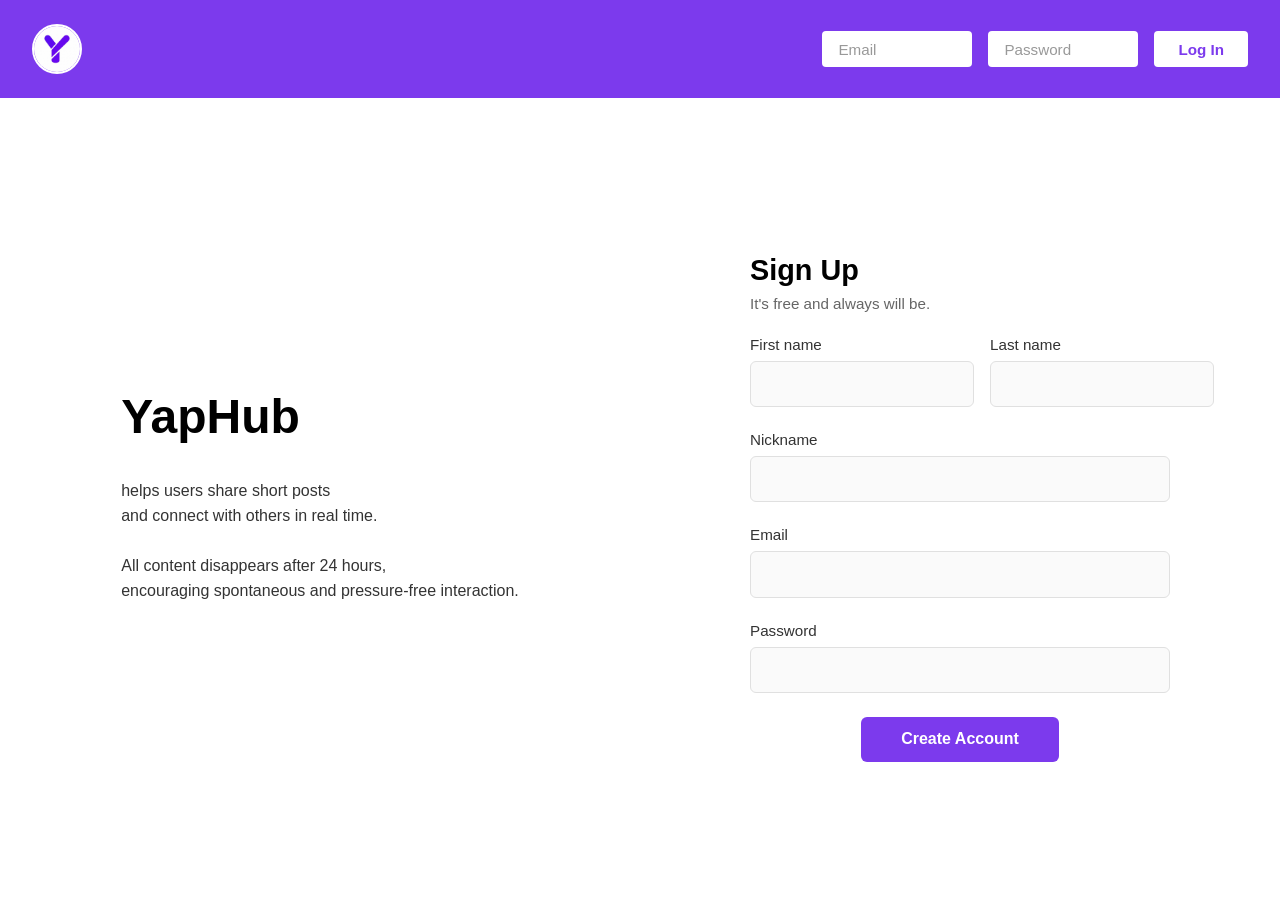
==== code/index.html @ efc7063e "Sprint 1: Build login & signup screen" ====
<!DOCTYPE html>
<html lang="en">
<head>
    <meta charset="UTF-8">
    <meta name="viewport" content="width=device-width, initial-scale=1.0">
    <title>YapHub - Login & Signup</title>
    <link rel="stylesheet" href="css/style.css">
</head>
<body>
    <!-- Header Navigation -->
    <header>
        <nav>
            <img src="../images/logo.png" alt="YapHub Logo" class="logo">
            <div class="nav-login">
                <input type="email" placeholder="Email">
                <input type="password" placeholder="Password">
                <button>Log In</button>
            </div>
        </nav>
    </header>

    <!-- Main Container -->
    <div class="container">
        <!-- Left Section -->
        <div class="left-section">
            <div class="description">
                <h1>YapHub</h1>
                <p>helps users share short posts<br>and connect with others in real time.</p>
                <p>All content disappears after 24 hours,<br>encouraging spontaneous and pressure-free interaction.</p>
            </div>
        </div>

        <!-- Right Section -->
        <div class="right-section">
            <form class="signup-form">
                <h2>Sign Up</h2>
                <p class="subtitle">It's free and always will be.</p>

                <div class="form-row">
                    <div class="form-group">
                        <label for="firstname">First name</label>
                        <input type="text" id="firstname" placeholder="" required>
                    </div>
                    <div class="form-group">
                        <label for="lastname">Last name</label>
                        <input type="text" id="lastname" placeholder="" required>
                    </div>
                </div>

                <div class="form-group">
                    <label for="nickname">Nickname</label>
                    <input type="text" id="nickname" placeholder="" required>
                </div>

                <div class="form-group">
                    <label for="email">Email</label>
                    <input type="email" id="email" placeholder="" required>
                </div>

                <div class="form-group">
                    <label for="password">Password</label>
                    <input type="password" id="password" placeholder="" required>
                </div>

                <button type="submit" class="submit-btn">Create Account</button>
            </form>
        </div>
    </div>
</body>
</html>
---- code/css/style.css ----
* {
    margin: 0;
    padding: 0;
    box-sizing: border-box;
}

body {
    font-family: -apple-system, BlinkMacSystemFont, 'Segoe UI', 'Roboto', 'Oxygen',
        'Ubuntu', 'Cantarell', 'Fira Sans', 'Droid Sans', 'Helvetica Neue',
        sans-serif;
    background-color: #FFFFFF;
    color: #333;
}

/* Header Navigation */
header {
    background-color: #7C3AED;
    padding: 1.5rem 2rem;
    box-shadow: 0 2px 8px rgba(0, 0, 0, 0.1);
}

nav {
    display: flex;
    justify-content: space-between;
    align-items: center;
    max-width: 1400px;
    margin: 0 auto;
}

.logo {
    height: 50px;
    width: 50px;
    border-radius: 50%;
    object-fit: cover;
    border: 2px solid white;
}

.nav-login {
    display: flex;
    gap: 1rem;
    align-items: center;
}

.nav-login input {
    padding: 0.6rem 1rem;
    border: none;
    border-radius: 4px;
    font-size: 0.95rem;
    width: 150px;
}

.nav-login input::placeholder {
    color: #999;
}

.nav-login button {
    padding: 0.6rem 1.5rem;
    background-color: white;
    color: #7C3AED;
    border: none;
    border-radius: 4px;
    font-weight: 600;
    cursor: pointer;
    font-size: 0.95rem;
    transition: all 0.3s ease;
}

.nav-login button:hover {
    background-color: #f0e5ff;
    transform: translateY(-1px);
}

/* Main Container */
.container {
    display: flex;
    height: calc(100vh - 80px);
    max-width: 1400px;
    margin: 0 auto;
}

/* Left Column */
.left-section {
    flex: 1;
    display: flex;
    align-items: center;
    justify-content: center;
    padding: 3rem 2rem;
    background-color: #FFFFFF;
}

.description {
    max-width: 500px;
}

.description h1 {
    font-size: 3rem;
    margin-bottom: 2rem;
    color: #000000;
    line-height: 1.2;
    font-weight: 700;
}

.description p {
    font-size: 1rem;
    line-height: 1.6;
    color: #333;
    margin-bottom: 1.5rem;
}


/* Right Column */
.right-section {
    flex: 1;
    display: flex;
    align-items: center;
    justify-content: center;
    padding: 3rem 2rem;
    background-color: white;
}

.signup-form {
    width: 100%;
    max-width: 420px;
}

.signup-form h2 {
    font-size: 1.8rem;
    margin-bottom: 0.5rem;
    color: #000000;
    font-weight: 700;
}

.signup-form p {
    color: #666;
    margin-bottom: 1.5rem;
    font-size: 0.95rem;
}

.signup-form .subtitle {
    margin-bottom: 1.5rem;
}

.form-row {
    display: flex;
    gap: 1rem;
    margin-bottom: 1.5rem;
}

.form-row .form-group {
    flex: 1;
    margin-bottom: 0;
}

.form-group {
    display: flex;
    flex-direction: column;
    margin-bottom: 1.5rem;
}

.form-group label {
    font-size: 0.95rem;
    font-weight: 500;
    margin-bottom: 0.5rem;
    color: #333;
}

.form-group input {
    padding: 0.85rem 1rem;
    border: 1px solid #e0e0e0;
    border-radius: 6px;
    font-size: 0.95rem;
    transition: all 0.3s ease;
    background-color: #fafafa;
}

.form-group input:focus {
    outline: none;
    border-color: #7C3AED;
    background-color: white;
    box-shadow: 0 0 0 3px rgba(124, 58, 237, 0.1);
}

.form-group input::placeholder {
    color: #999;
}

.submit-btn {
    width: auto;
    padding: 0.85rem 2.5rem;
    margin-top: 1rem;
    background-color: #7C3AED;
    color: white;
    border: none;
    border-radius: 6px;
    font-size: 1rem;
    font-weight: 600;
    cursor: pointer;
    transition: all 0.3s ease;
    display: block;
    margin-left: auto;
    margin-right: auto;
}

.submit-btn:hover {
    background-color: #6d28d9;
    transform: translateY(-2px);
    box-shadow: 0 4px 12px rgba(124, 58, 237, 0.3);
}

.submit-btn:active {
    transform: translateY(0);
}

/* Responsive Design */
@media (max-width: 768px) {
    .container {
        flex-direction: column;
        height: auto;
    }

    .left-section {
        padding: 2rem;
        min-height: auto;
    }

    .right-section {
        padding: 2rem;
        min-height: auto;
    }

    .description h1 {
        font-size: 2rem;
    }

    .signup-form h2 {
        font-size: 1.5rem;
    }

    nav {
        flex-direction: column;
        gap: 1rem;
    }

    .nav-login {
        width: 100%;
        flex-direction: column;
    }

    .nav-login input,
    .nav-login button {
        width: 100%;
    }

    .form-row {
        flex-direction: column;
    }

    .form-row .form-group {
        flex: 1;
    }
}
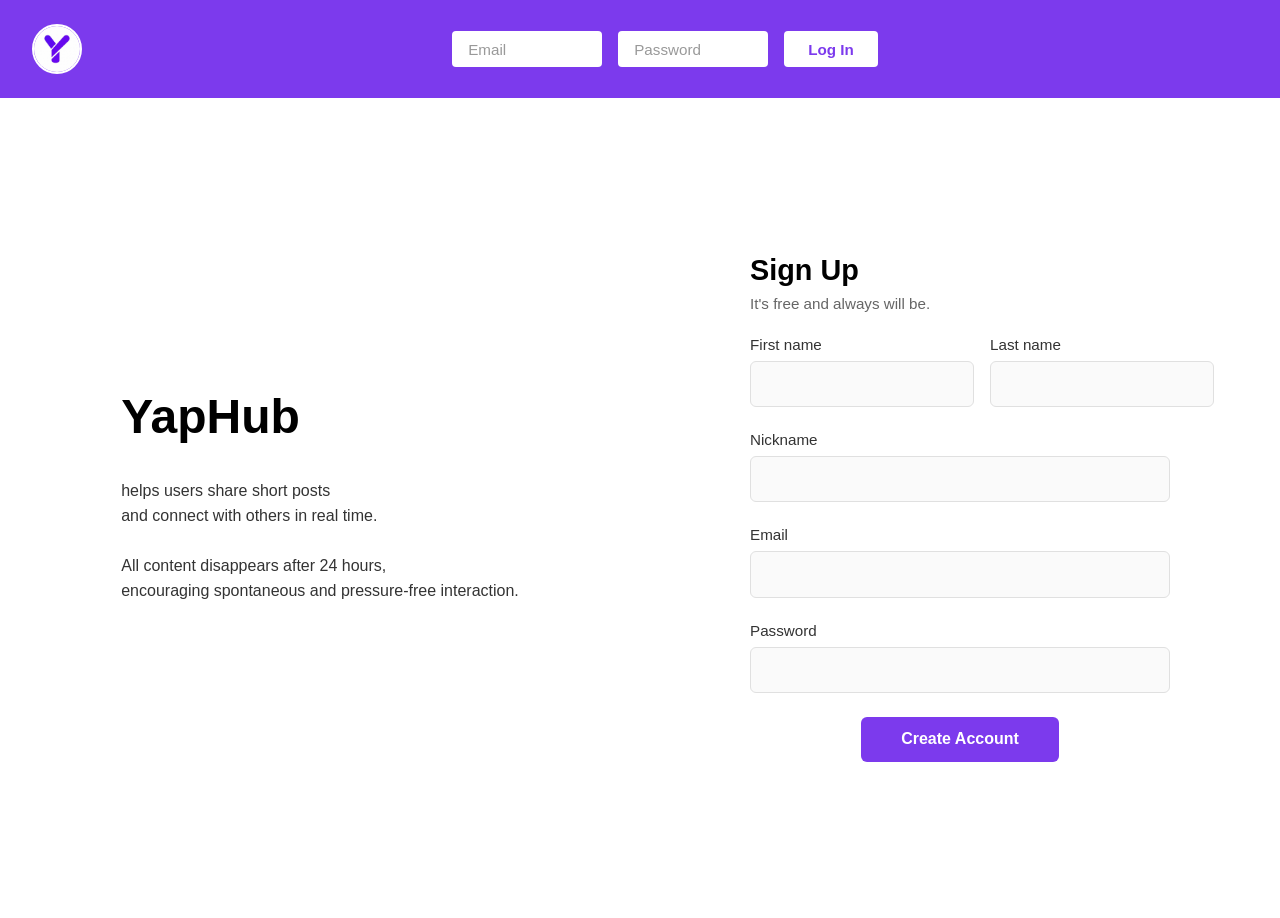
==== commit 1dfbf835: "Added user creation and login feature" ====
--- a/code/index.html
+++ b/code/index.html
@@ -11,11 +11,14 @@
     <header>
         <nav>
             <img src="../images/logo.png" alt="YapHub Logo" class="logo">
+            <form id="loginForm" action="/login">
             <div class="nav-login">
-                <input type="email" placeholder="Email">
-                <input type="password" placeholder="Password">
+                <input type="email" name="email" placeholder="Email">
+                <input type="password" name="password" placeholder="Password">
                 <button>Log In</button>
             </div>
+        </form>
+        <p id="loginResult"></p>
         </nav>
     </header>
 
@@ -32,39 +35,87 @@
 
         <!-- Right Section -->
         <div class="right-section">
-            <form class="signup-form">
+            <form id="newUserForm" class="signup-form" action="/create-user">
                 <h2>Sign Up</h2>
                 <p class="subtitle">It's free and always will be.</p>
 
                 <div class="form-row">
                     <div class="form-group">
                         <label for="firstname">First name</label>
-                        <input type="text" id="firstname" placeholder="" required>
+                        <input type="text" name="first_name" placeholder="" required>
                     </div>
                     <div class="form-group">
                         <label for="lastname">Last name</label>
-                        <input type="text" id="lastname" placeholder="" required>
+                        <input type="text" name="last_name" placeholder="" required>
                     </div>
                 </div>
 
                 <div class="form-group">
                     <label for="nickname">Nickname</label>
-                    <input type="text" id="nickname" placeholder="" required>
+                    <input type="text" name="nickname" placeholder="" required>
                 </div>
 
                 <div class="form-group">
                     <label for="email">Email</label>
-                    <input type="email" id="email" placeholder="" required>
+                    <input type="email" name="email" placeholder="" required>
                 </div>
 
                 <div class="form-group">
                     <label for="password">Password</label>
-                    <input type="password" id="password" placeholder="" required>
+                    <input type="password" name="password" placeholder="" required>
                 </div>
 
                 <button type="submit" class="submit-btn">Create Account</button>
             </form>
         </div>
     </div>
+    <p id="newUserResult"></p>
 </body>
+
+<script>
+    //getting userForm and userResult from HTML
+    const newUserForm = document.getElementById('newUserForm');
+    const newUserResult = document.getElementById('newUserResult');
+    //form submission
+    newUserForm.addEventListener('submit', async (e) => {
+      e.preventDefault();
+    try {
+    //send POST request to /create-user route from user input
+    const formData = new FormData(newUserForm);
+    const res = await fetch('/create-user', {
+      method: 'POST',
+      body: new URLSearchParams(formData)
+        })
+    //if response is successful then redirects user to home html
+    //else shows alert saying invalid user creation  
+     if (res.ok) {
+        window.location.href = '/home.html'; } 
+    else { alert('User creation failed'); }
+     } catch (err) {
+    newUserResult.textContent = 'Error contacting server';
+        } } ); 
+
+    //getting loginForm and loginResult from HTML
+    const loginForm = document.getElementById('loginForm');
+    const loginResult = document.getElementById('loginResult');
+    //form submission
+    loginForm.addEventListener('submit', async (e) => {
+      e.preventDefault();
+    try {
+    //send POST request to /login route from user input
+    const formData = new FormData(loginForm);
+    const res = await fetch('/login', {
+      method: 'POST',
+      body: new URLSearchParams(formData)
+    });
+    //if login is successful, redirect user to home html
+    //else show alert saying invalid email and pw
+    const data = await res.json();
+    if (data.success) {
+        window.location.href = '/home.html'; } 
+    else { alert('Invalid email or password'); } }
+    catch(err) {
+        newUserResult.textContent = 'Error contacting server';
+    } }); 
+</script>
 </html>
--- a/code/css/style.css
+++ b/code/css/style.css
@@ -259,3 +259,199 @@
         flex: 1;
     }
 }
+
+/* Feed Page Styles */
+.feed-page {
+    background-color: #FFFFFF;
+}
+
+.feed-header {
+    background-color: #7C3AED;
+    padding: 1rem 2rem;
+    box-shadow: 0 2px 8px rgba(0, 0, 0, 0.1);
+}
+
+.header-content {
+    display: flex;
+    justify-content: space-between;
+    align-items: center;
+    max-width: 1600px;
+    margin: 0 auto;
+}
+
+.header-left {
+    flex: 0 0 auto;
+}
+
+.header-center {
+    flex: 1;
+    display: flex;
+    justify-content: center;
+}
+
+.header-right {
+    flex: 0 0 auto;
+}
+
+.header-logo {
+    height: 50px;
+    width: 50px;
+    border-radius: 50%;
+    object-fit: cover;
+    border: 2px solid white;
+}
+
+.header-title {
+    font-size: 1.8rem;
+    color: white;
+    font-weight: 700;
+    margin: 0;
+}
+
+.user-placeholder {
+    display: flex;
+    align-items: center;
+    gap: 0.75rem;
+}
+
+.user-avatar {
+    width: 40px;
+    height: 40px;
+    background-color: rgba(255, 255, 255, 0.3);
+    border-radius: 50%;
+    border: 2px solid white;
+}
+
+.user-nickname {
+    color: white;
+    font-size: 0.95rem;
+    font-weight: 500;
+}
+
+/* Feed Layout - Three Column */
+.feed-layout {
+    display: flex;
+    max-width: 1600px;
+    margin: 0 auto;
+    min-height: calc(100vh - 100px);
+}
+
+/* Left Sidebar - 20% width */
+.feed-sidebar-left {
+    flex: 0 0 20%;
+    padding: 2rem 1.5rem;
+    border-right: 1px solid #e0e0e0;
+    background-color: #FFFFFF;
+    display: flex;
+    flex-direction: column;
+    justify-content: flex-start;
+    height: calc(100vh - 100px);
+}
+
+.nav-links {
+    display: flex;
+    flex-direction: column;
+    gap: 8px;
+}
+
+.nav-link {
+    color: #333;
+    text-decoration: none;
+    font-size: 0.95rem;
+    font-weight: 500;
+    transition: color 0.3s ease;
+    padding: 0.5rem 0;
+    margin: 0;
+}
+
+.nav-link:hover {
+    color: #7C3AED;
+}
+
+.post-btn {
+    width: 100%;
+    padding: 0.75rem 1rem;
+    background-color: #7C3AED;
+    color: white;
+    border: none;
+    border-radius: 6px;
+    font-size: 0.95rem;
+    font-weight: 600;
+    cursor: pointer;
+    transition: all 0.3s ease;
+    margin-top: auto;
+}
+
+.post-btn:hover {
+    background-color: #6d28d9;
+    transform: translateY(-2px);
+}
+
+/* Main Content - 60% width */
+.feed-main {
+    flex: 0 0 60%;
+    padding: 2rem;
+}
+
+.search-container {
+    margin-bottom: 2rem;
+}
+
+.search-input {
+    width: 100%;
+    padding: 0.75rem 1rem;
+    border: 1px solid #e0e0e0;
+    border-radius: 6px;
+    font-size: 0.95rem;
+    transition: all 0.3s ease;
+}
+
+.search-input:focus {
+    outline: none;
+    border-color: #7C3AED;
+    box-shadow: 0 0 0 3px rgba(124, 58, 237, 0.1);
+}
+
+.feed-content {
+    background-color: #f5f5f5;
+    border: 1px solid #e0e0e0;
+    border-radius: 8px;
+    padding: 3rem;
+    text-align: center;
+    min-height: 400px;
+    display: flex;
+    align-items: center;
+    justify-content: center;
+}
+
+.content-placeholder {
+    color: #999;
+    font-size: 1rem;
+    margin: 0;
+}
+
+/* Right Sidebar - 20% width */
+.feed-sidebar-right {
+    flex: 0 0 20%;
+    padding: 2rem 1.5rem;
+    border-left: 1px solid #e0e0e0;
+    background-color: #FFFFFF;
+}
+
+.right-sidebar-placeholder {
+    background-color: #f5f5f5;
+    border: 1px solid #e0e0e0;
+    border-radius: 8px;
+    padding: 2rem;
+    text-align: center;
+    color: #999;
+    font-size: 0.95rem;
+    min-height: 200px;
+    display: flex;
+    align-items: center;
+    justify-content: center;
+}
+
+.right-sidebar-placeholder p {
+    margin: 0;
+}
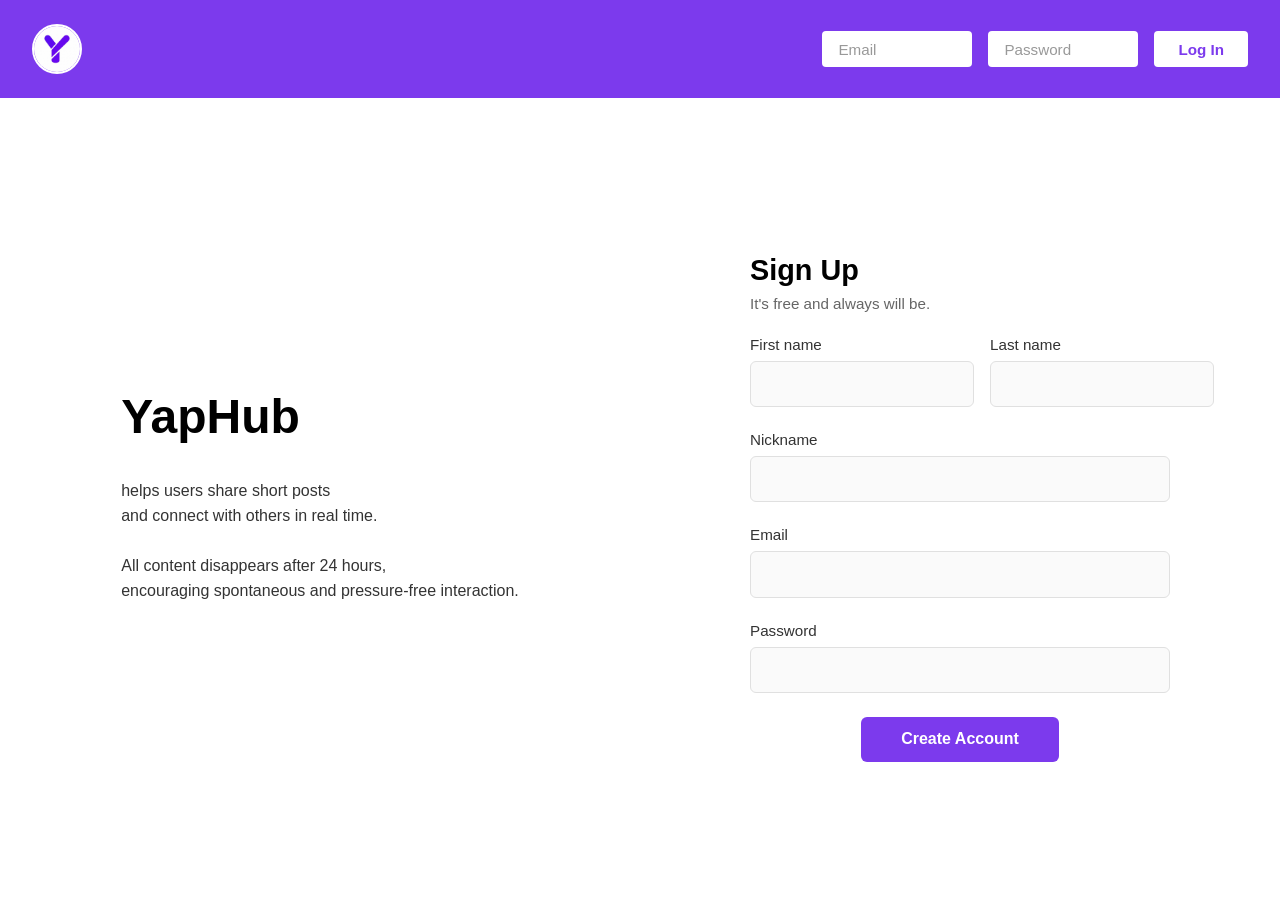
==== commit 92b3a4d2: "Sprint 2" ====
--- a/code/index.html
+++ b/code/index.html
@@ -11,14 +11,11 @@
     <header>
         <nav>
             <img src="../images/logo.png" alt="YapHub Logo" class="logo">
-            <form id="loginForm" action="/login">
             <div class="nav-login">
-                <input type="email" name="email" placeholder="Email">
-                <input type="password" name="password" placeholder="Password">
-                <button>Log In</button>
+                <input type="email" placeholder="Email">
+                <input type="password" placeholder="Password">
+                <button id="loginBtn">Log In</button>
             </div>
-        </form>
-        <p id="loginResult"></p>
         </nav>
     </header>
 
@@ -35,87 +32,41 @@
 
         <!-- Right Section -->
         <div class="right-section">
-            <form id="newUserForm" class="signup-form" action="/create-user">
+            <form id="signupForm" class="signup-form">
                 <h2>Sign Up</h2>
                 <p class="subtitle">It's free and always will be.</p>
 
                 <div class="form-row">
                     <div class="form-group">
                         <label for="firstname">First name</label>
-                        <input type="text" name="first_name" placeholder="" required>
+                        <input type="text" id="firstname" placeholder="" required>
                     </div>
                     <div class="form-group">
                         <label for="lastname">Last name</label>
-                        <input type="text" name="last_name" placeholder="" required>
+                        <input type="text" id="lastname" placeholder="" required>
                     </div>
                 </div>
 
                 <div class="form-group">
                     <label for="nickname">Nickname</label>
-                    <input type="text" name="nickname" placeholder="" required>
+                    <input type="text" id="nickname" placeholder="" required>
                 </div>
 
                 <div class="form-group">
                     <label for="email">Email</label>
-                    <input type="email" name="email" placeholder="" required>
+                    <input type="email" id="email" placeholder="" required>
                 </div>
 
                 <div class="form-group">
                     <label for="password">Password</label>
-                    <input type="password" name="password" placeholder="" required>
+                    <input type="password" id="password" placeholder="" required>
                 </div>
 
                 <button type="submit" class="submit-btn">Create Account</button>
             </form>
         </div>
     </div>
-    <p id="newUserResult"></p>
+    <script src="js/script.js"></script>
 </body>
-
-<script>
-    //getting userForm and userResult from HTML
-    const newUserForm = document.getElementById('newUserForm');
-    const newUserResult = document.getElementById('newUserResult');
-    //form submission
-    newUserForm.addEventListener('submit', async (e) => {
-      e.preventDefault();
-    try {
-    //send POST request to /create-user route from user input
-    const formData = new FormData(newUserForm);
-    const res = await fetch('/create-user', {
-      method: 'POST',
-      body: new URLSearchParams(formData)
-        })
-    //if response is successful then redirects user to home html
-    //else shows alert saying invalid user creation  
-     if (res.ok) {
-        window.location.href = '/home.html'; } 
-    else { alert('User creation failed'); }
-     } catch (err) {
-    newUserResult.textContent = 'Error contacting server';
-        } } ); 
-
-    //getting loginForm and loginResult from HTML
-    const loginForm = document.getElementById('loginForm');
-    const loginResult = document.getElementById('loginResult');
-    //form submission
-    loginForm.addEventListener('submit', async (e) => {
-      e.preventDefault();
-    try {
-    //send POST request to /login route from user input
-    const formData = new FormData(loginForm);
-    const res = await fetch('/login', {
-      method: 'POST',
-      body: new URLSearchParams(formData)
-    });
-    //if login is successful, redirect user to home html
-    //else show alert saying invalid email and pw
-    const data = await res.json();
-    if (data.success) {
-        window.location.href = '/home.html'; } 
-    else { alert('Invalid email or password'); } }
-    catch(err) {
-        newUserResult.textContent = 'Error contacting server';
-    } }); 
-</script>
+<!-- poop -->
 </html>
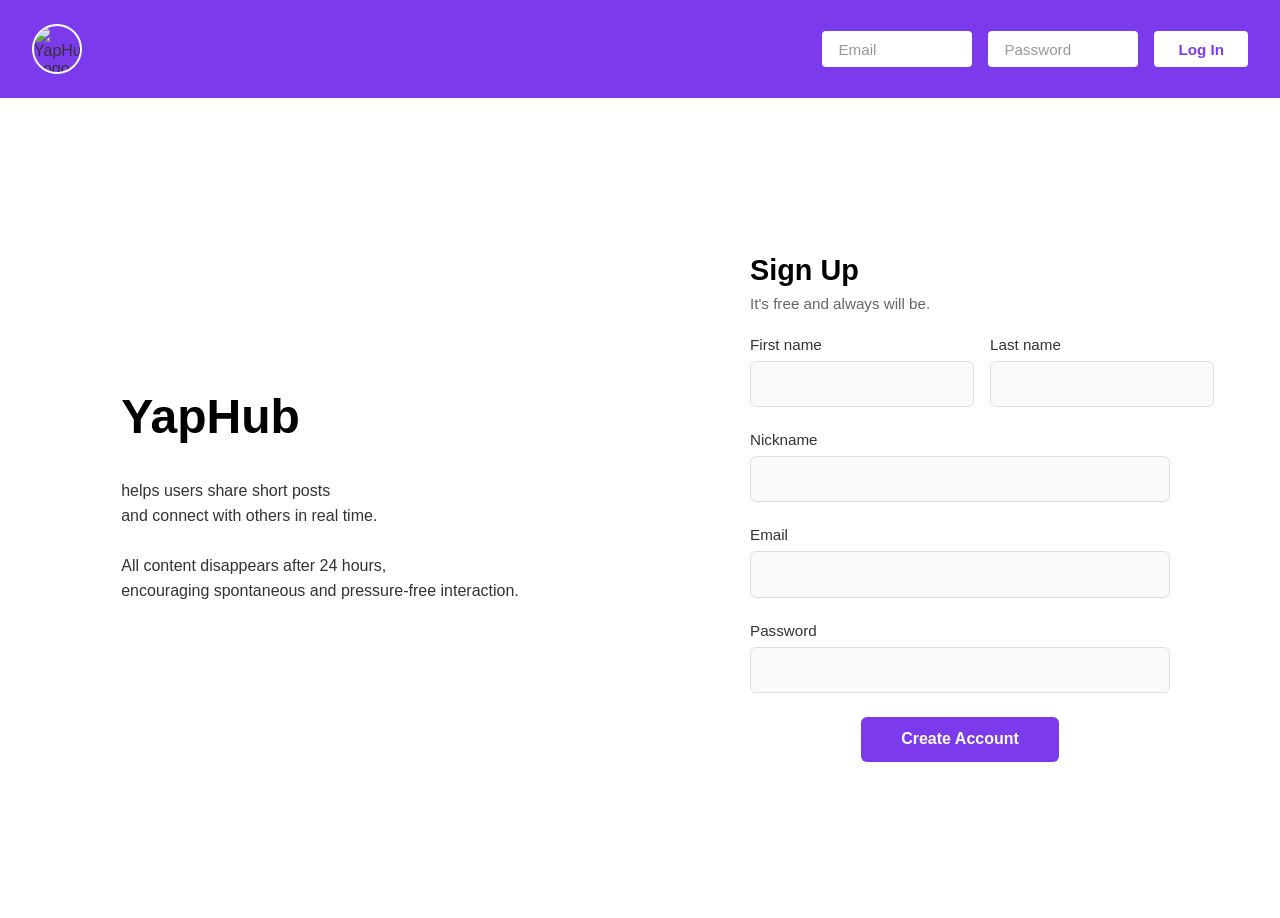
==== commit ae07538a: "Add working authentication system (signup/login with MySQL)" ====
--- a/code/index.html
+++ b/code/index.html
@@ -10,10 +10,10 @@
     <!-- Header Navigation -->
     <header>
         <nav>
-            <img src="../images/logo.png" alt="YapHub Logo" class="logo">
+            <img src="images/logo.png" alt="YapHub Logo" class="logo">
             <div class="nav-login">
-                <input type="email" placeholder="Email">
-                <input type="password" placeholder="Password">
+                <input type="email" id="loginEmail" placeholder="Email">
+                <input type="password" id="loginPassword" placeholder="Password">
                 <button id="loginBtn">Log In</button>
             </div>
         </nav>
